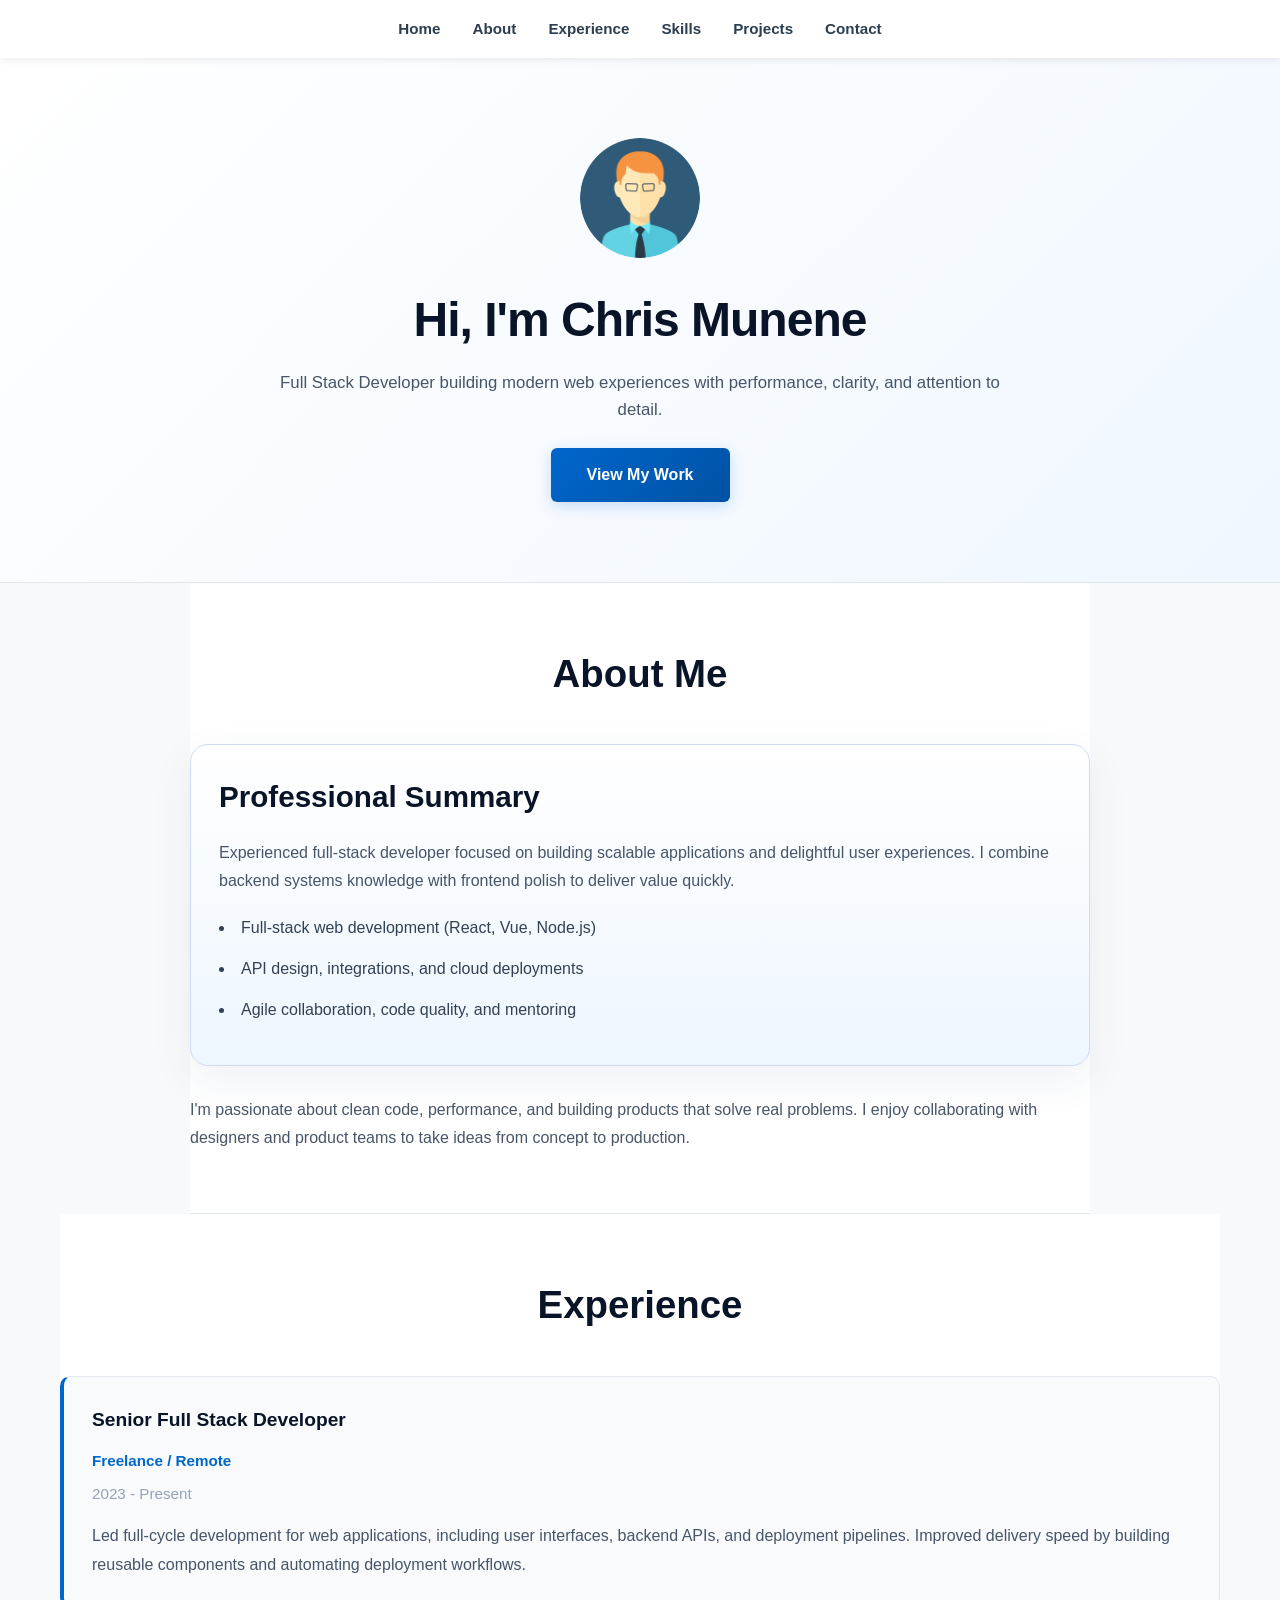
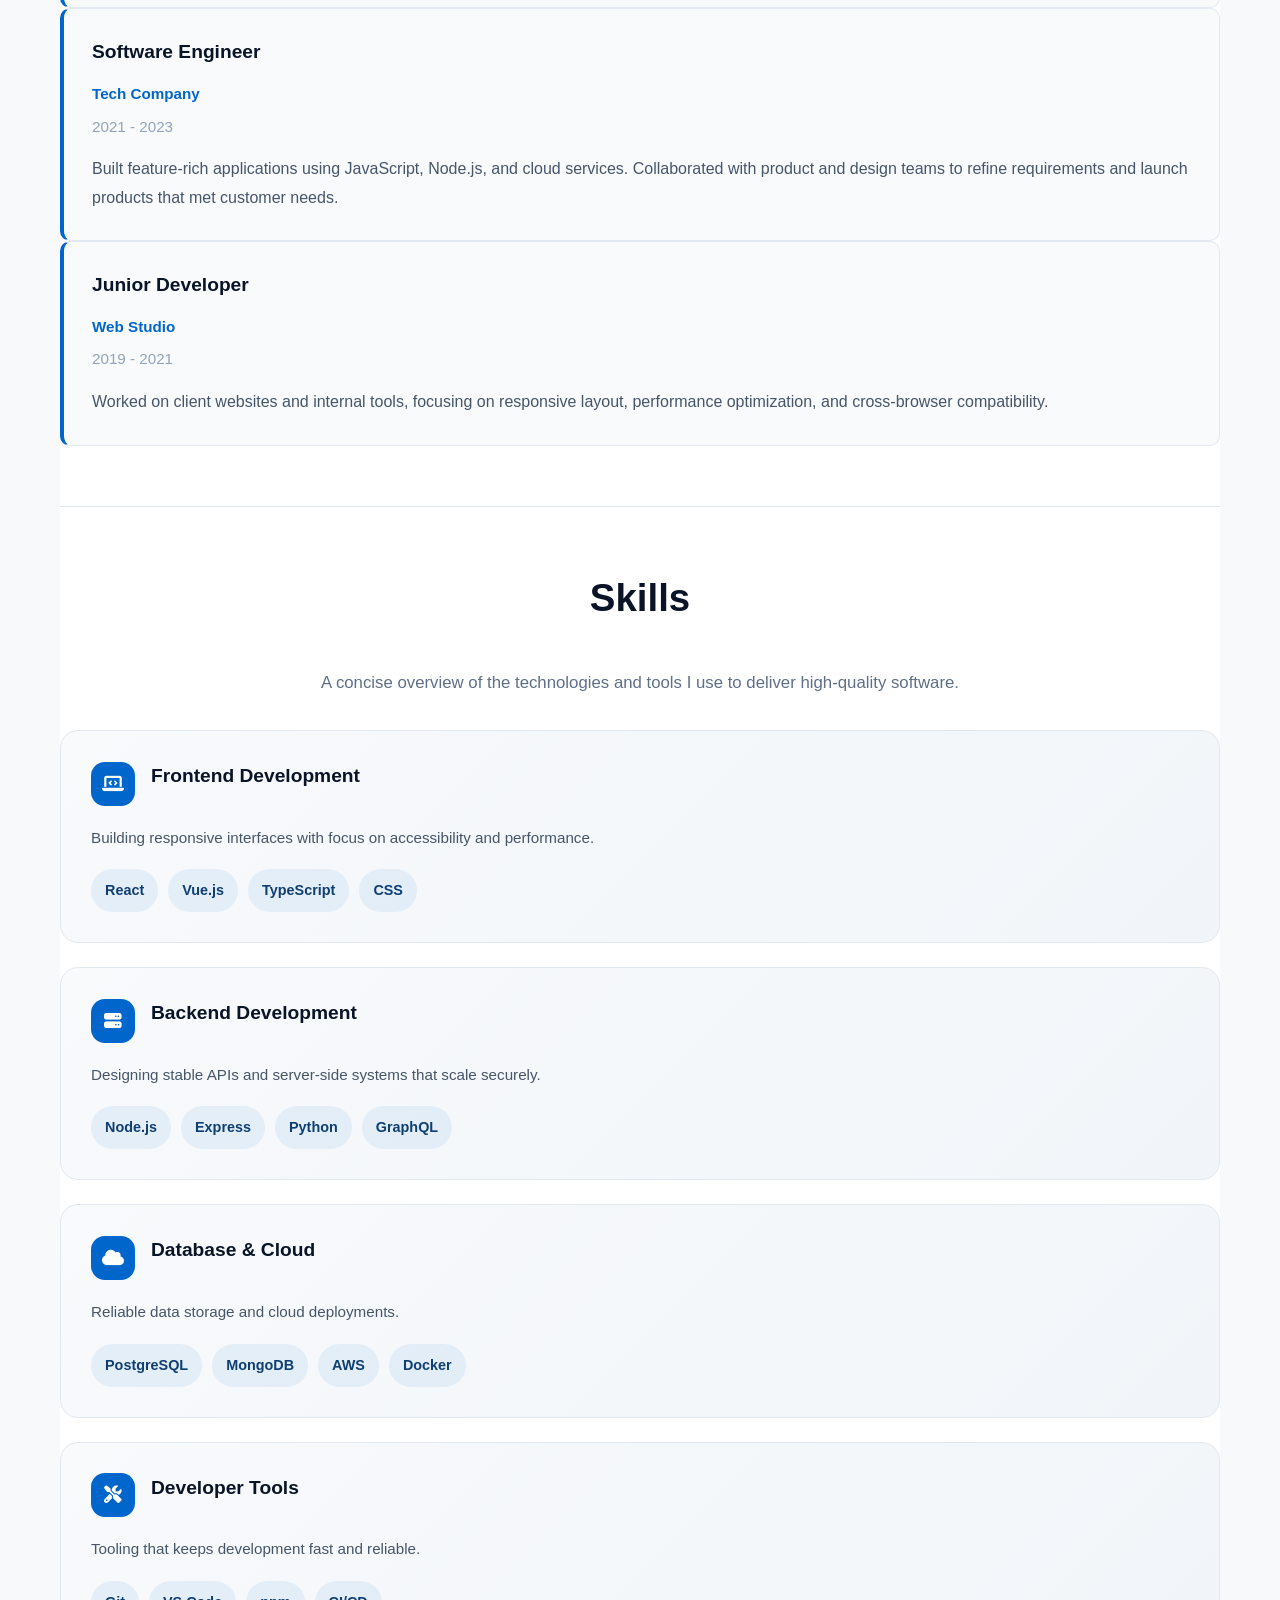
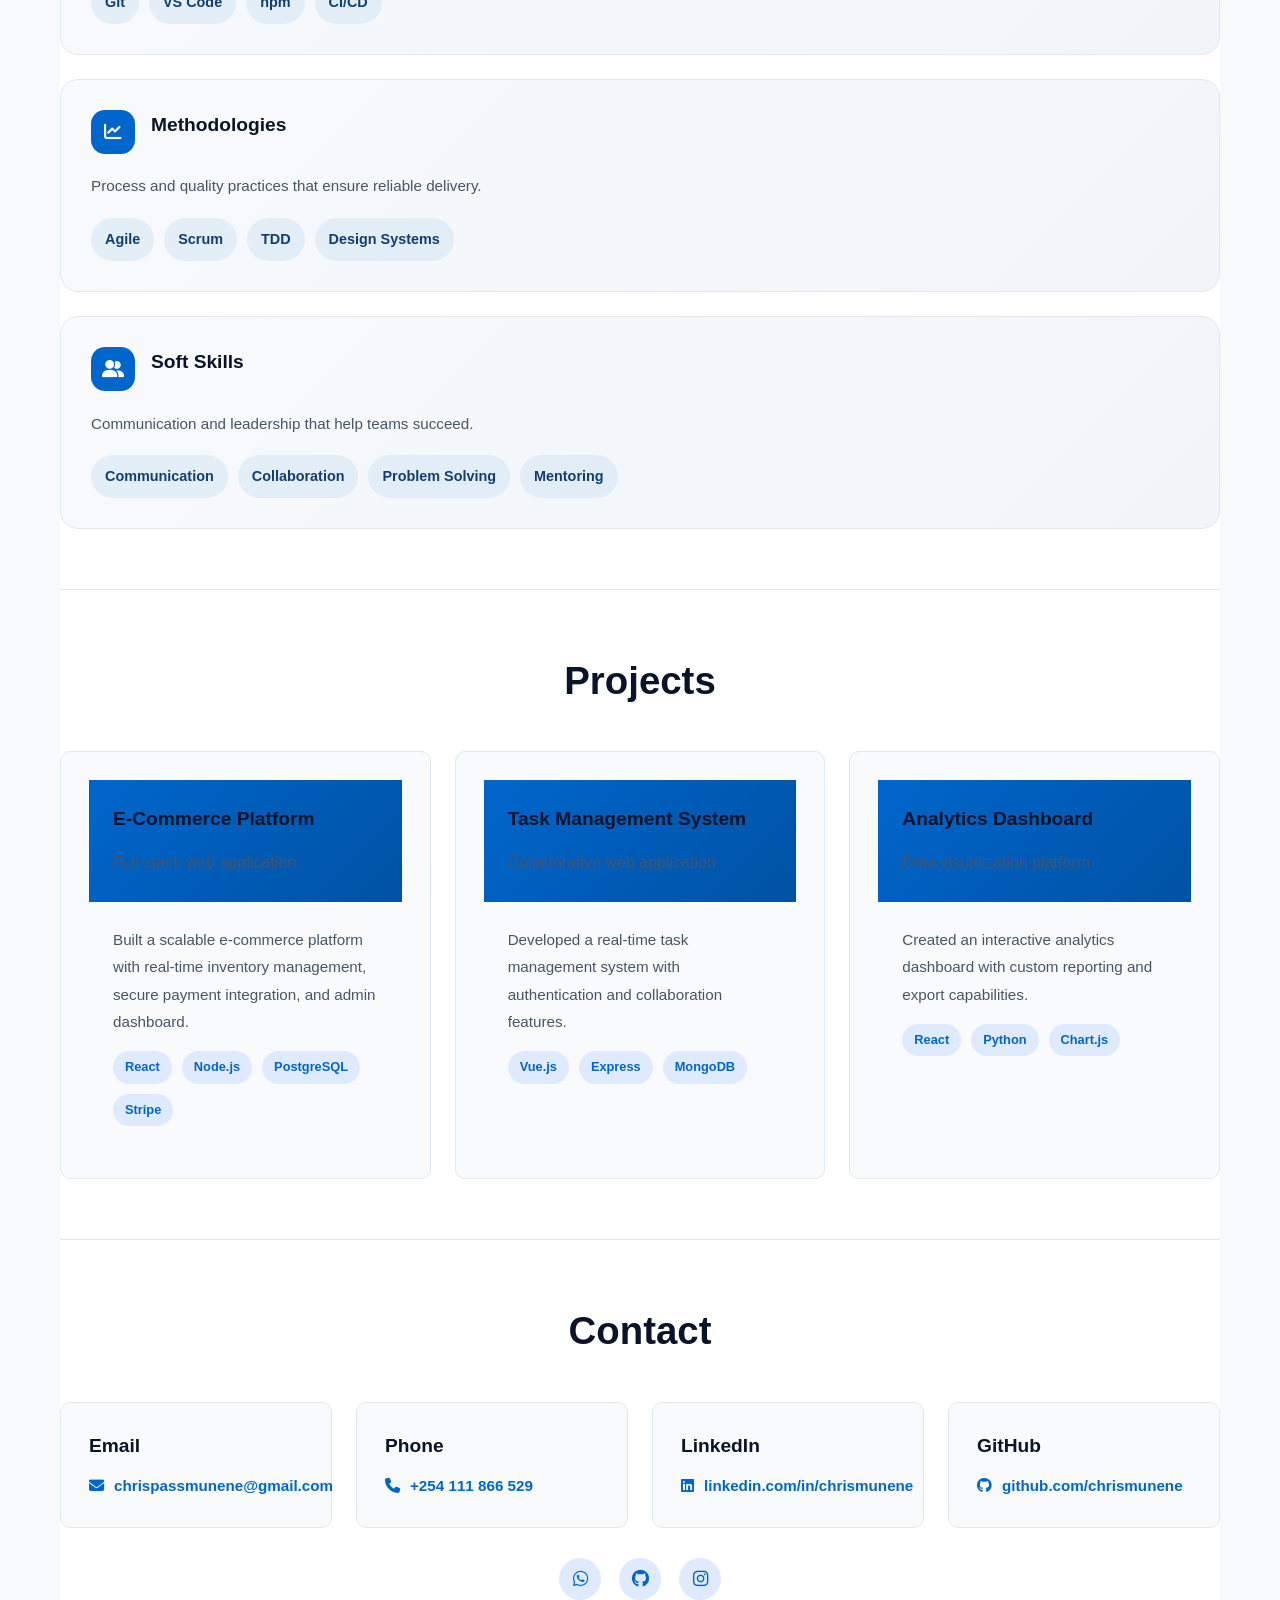
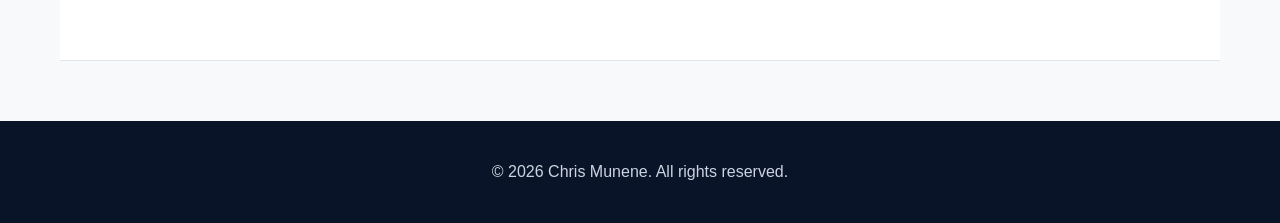
==== index.html @ 2e36c406 "Add files via upload" ====
<!DOCTYPE html>
<html lang="en">
<head>
    <meta charset="UTF-8">
    <meta name="viewport" content="width=device-width, initial-scale=1.0">
    <link rel="icon" type="image/png" href="Admin-Profile-PNG-Clipart.png">
    <link rel="apple-touch-icon" href="Admin-Profile-PNG-Clipart.png">
    <title>Chris Munene</title>
    <link rel="stylesheet" href="styles.css">
    <link rel="stylesheet" href="https://cdnjs.cloudflare.com/ajax/libs/font-awesome/6.4.0/css/all.min.css">
    <meta name="description" content="Chris Munene — Full Stack Developer. Portfolio with projects, skills and contact information.">
</head>
<body>
    <nav>
        <ul>
            <li><a href="#home">Home</a></li>
            <li><a href="#about">About</a></li>
            <li><a href="#experience">Experience</a></li>
            <li><a href="#skills">Skills</a></li>
            <li><a href="#projects">Projects</a></li>
            <li><a href="#contact">Contact</a></li>
        </ul>
    </nav>

    <header class="page-hero" id="home">
        <img class="logo-image" src="Admin-Profile-PNG-Clipart.png" alt="Admin Profile Logo">
        <h1>Hi, I'm Chris Munene</h1>
        <p>Full Stack Developer building modern web experiences with performance, clarity, and attention to detail.</p>
        <a href="#projects" class="cta-button">View My Work</a>
    </header>

    <main class="container">
        <section id="about" class="about">
            <h2>About Me</h2>
            <div class="about-card">
                <h3>Professional Summary</h3>
                <p>Experienced full-stack developer focused on building scalable applications and delightful user experiences. I combine backend systems knowledge with frontend polish to deliver value quickly.</p>
                <ul>
                    <li>Full-stack web development (React, Vue, Node.js)</li>
                    <li>API design, integrations, and cloud deployments</li>
                    <li>Agile collaboration, code quality, and mentoring</li>
                </ul>
            </div>
            <p>I'm passionate about clean code, performance, and building products that solve real problems. I enjoy collaborating with designers and product teams to take ideas from concept to production.</p>
        </section>

        <section id="experience">
            <h2>Experience</h2>
            <div class="experience-item">
                <h3>Senior Full Stack Developer</h3>
                <div class="role">Freelance / Remote</div>
                <div class="date">2023 - Present</div>
                <p>Led full-cycle development for web applications, including user interfaces, backend APIs, and deployment pipelines. Improved delivery speed by building reusable components and automating deployment workflows.</p>
            </div>
            <div class="experience-item">
                <h3>Software Engineer</h3>
                <div class="role">Tech Company</div>
                <div class="date">2021 - 2023</div>
                <p>Built feature-rich applications using JavaScript, Node.js, and cloud services. Collaborated with product and design teams to refine requirements and launch products that met customer needs.</p>
            </div>
            <div class="experience-item">
                <h3>Junior Developer</h3>
                <div class="role">Web Studio</div>
                <div class="date">2019 - 2021</div>
                <p>Worked on client websites and internal tools, focusing on responsive layout, performance optimization, and cross-browser compatibility.</p>
            </div>
        </section>

        <section id="skills">
            <h2>Skills</h2>
            <p class="section-intro">A concise overview of the technologies and tools I use to deliver high-quality software.</p>
            <div class="skills-grid">
                <div class="skill-card">
                    <div class="skill-card-header">
                        <i class="fas fa-laptop-code"></i>
                        <h3>Frontend Development</h3>
                    </div>
                    <p>Building responsive interfaces with focus on accessibility and performance.</p>
                    <div class="skill-tags">
                        <span class="skill-pill">React</span>
                        <span class="skill-pill">Vue.js</span>
                        <span class="skill-pill">TypeScript</span>
                        <span class="skill-pill">CSS</span>
                    </div>
                </div>
                <div class="skill-card">
                    <div class="skill-card-header">
                        <i class="fas fa-server"></i>
                        <h3>Backend Development</h3>
                    </div>
                    <p>Designing stable APIs and server-side systems that scale securely.</p>
                    <div class="skill-tags">
                        <span class="skill-pill">Node.js</span>
                        <span class="skill-pill">Express</span>
                        <span class="skill-pill">Python</span>
                        <span class="skill-pill">GraphQL</span>
                    </div>
                </div>
                <div class="skill-card">
                    <div class="skill-card-header">
                        <i class="fas fa-cloud"></i>
                        <h3>Database & Cloud</h3>
                    </div>
                    <p>Reliable data storage and cloud deployments.</p>
                    <div class="skill-tags">
                        <span class="skill-pill">PostgreSQL</span>
                        <span class="skill-pill">MongoDB</span>
                        <span class="skill-pill">AWS</span>
                        <span class="skill-pill">Docker</span>
                    </div>
                </div>
                <div class="skill-card">
                    <div class="skill-card-header">
                        <i class="fas fa-tools"></i>
                        <h3>Developer Tools</h3>
                    </div>
                    <p>Tooling that keeps development fast and reliable.</p>
                    <div class="skill-tags">
                        <span class="skill-pill">Git</span>
                        <span class="skill-pill">VS Code</span>
                        <span class="skill-pill">npm</span>
                        <span class="skill-pill">CI/CD</span>
                    </div>
                </div>
                <div class="skill-card">
                    <div class="skill-card-header">
                        <i class="fas fa-chart-line"></i>
                        <h3>Methodologies</h3>
                    </div>
                    <p>Process and quality practices that ensure reliable delivery.</p>
                    <div class="skill-tags">
                        <span class="skill-pill">Agile</span>
                        <span class="skill-pill">Scrum</span>
                        <span class="skill-pill">TDD</span>
                        <span class="skill-pill">Design Systems</span>
                    </div>
                </div>
                <div class="skill-card">
                    <div class="skill-card-header">
                        <i class="fas fa-user-friends"></i>
                        <h3>Soft Skills</h3>
                    </div>
                    <p>Communication and leadership that help teams succeed.</p>
                    <div class="skill-tags">
                        <span class="skill-pill">Communication</span>
                        <span class="skill-pill">Collaboration</span>
                        <span class="skill-pill">Problem Solving</span>
                        <span class="skill-pill">Mentoring</span>
                    </div>
                </div>
            </div>
        </section>

        <section id="projects">
            <h2>Projects</h2>
            <div class="projects-grid">
                <div class="project-card">
                    <div class="project-header">
                        <h3>E-Commerce Platform</h3>
                        <p>Full-stack web application</p>
                    </div>
                    <div class="project-body">
                        <p>Built a scalable e-commerce platform with real-time inventory management, secure payment integration, and admin dashboard.</p>
                        <div class="project-tags">
                            <span class="tag">React</span>
                            <span class="tag">Node.js</span>
                            <span class="tag">PostgreSQL</span>
                            <span class="tag">Stripe</span>
                        </div>
                    </div>
                </div>
                <div class="project-card">
                    <div class="project-header">
                        <h3>Task Management System</h3>
                        <p>Collaborative web application</p>
                    </div>
                    <div class="project-body">
                        <p>Developed a real-time task management system with authentication and collaboration features.</p>
                        <div class="project-tags">
                            <span class="tag">Vue.js</span>
                            <span class="tag">Express</span>
                            <span class="tag">MongoDB</span>
                        </div>
                    </div>
                </div>
                <div class="project-card">
                    <div class="project-header">
                        <h3>Analytics Dashboard</h3>
                        <p>Data visualization platform</p>
                    </div>
                    <div class="project-body">
                        <p>Created an interactive analytics dashboard with custom reporting and export capabilities.</p>
                        <div class="project-tags">
                            <span class="tag">React</span>
                            <span class="tag">Python</span>
                            <span class="tag">Chart.js</span>
                        </div>
                    </div>
                </div>
            </div>
        </section>

        <section id="contact">
            <h2>Contact</h2>
            <div class="contact-info">
                <div class="contact-item">
                    <h3>Email</h3>
                    <a href="mailto:chrispassmunene@gmail.com"><i class="fas fa-envelope"></i> chrispassmunene@gmail.com</a>
                </div>
                <div class="contact-item">
                    <h3>Phone</h3>
                    <a href="tel:+254111866529"><i class="fas fa-phone"></i> +254 111 866 529</a>
                </div>
                <div class="contact-item">
                    <h3>LinkedIn</h3>
                    <a href="https://linkedin.com/in/chrismunene" target="_blank"><i class="fab fa-linkedin"></i> linkedin.com/in/chrismunene</a>
                </div>
                <div class="contact-item">
                    <h3>GitHub</h3>
                    <a href="https://github.com/chrismunene" target="_blank"><i class="fab fa-github"></i> github.com/chrismunene</a>
                </div>
            </div>

            <div class="social-links">
                <a href="https://wa.me/254111866529" target="_blank" title="WhatsApp"><i class="fab fa-whatsapp"></i></a>
                <a href="https://github.com/chrismunene" target="_blank" title="GitHub"><i class="fab fa-github"></i></a>
                <a href="https://instagram.com/chris_munene61" target="_blank" title="Instagram"><i class="fab fa-instagram"></i></a>
            </div>
        </section>
    </main>

    <footer>
        <p>&copy; 2026 Chris Munene. All rights reserved.</p>
    </footer>
</body>
</html>
---- styles.css ----
* {
    margin: 0;
    padding: 0;
    box-sizing: border-box;
}

body {
    font-family: 'Inter', -apple-system, BlinkMacSystemFont, 'Segoe UI', sans-serif;
    line-height: 1.6;
    color: #2c3e50;
    background-color: #f8f9fa;
}

a {
    text-decoration: none;
    color: inherit;
}

img {
    max-width: 100%;
    display: block;
}

nav {
    background: white;
    padding: 1rem 0;
    position: sticky;
    top: 0;
    z-index: 100;
    box-shadow: 0 2px 8px rgba(0, 0, 0, 0.08);
}

nav ul {
    list-style: none;
    display: flex;
    justify-content: center;
    gap: 2rem;
    max-width: 1200px;
    margin: 0 auto;
    padding: 0 20px;
    flex-wrap: wrap;
}

nav a {
    color: #2c3e50;
    font-weight: 600;
    font-size: 0.95rem;
    transition: color 0.3s ease;
    position: relative;
}

nav a:hover {
    color: #0066cc;
}

nav a::after {
    content: '';
    position: absolute;
    bottom: -5px;
    left: 0;
    width: 0;
    height: 2px;
    background: #0066cc;
    transition: width 0.3s ease;
}

nav a:hover::after {
    width: 100%;
}

.page-hero,
.hero {
    background: linear-gradient(135deg, #ffffff 0%, #f0f7ff 100%);
    border-bottom: 1px solid #e0e6ed;
    padding: 80px 20px;
    text-align: center;
}

.logo-image {
    display: block;
    margin: 0 auto 24px;
    width: 120px;
    max-width: 100%;
    border-radius: 50%;
}

.page-hero h1,
.hero h1 {
    font-size: 3rem;
    margin-bottom: 0.75rem;
    color: #0a1428;
    font-weight: 700;
    letter-spacing: -1px;
}

.page-hero p,
.hero p {
    font-size: 1.05rem;
    margin-bottom: 1.5rem;
    color: #475569;
    max-width: 760px;
    margin-left: auto;
    margin-right: auto;
}

.cta-button,
.button-link {
    display: inline-block;
    background: linear-gradient(135deg, #0066cc 0%, #0052a3 100%);
    color: white;
    padding: 14px 36px;
    border-radius: 6px;
    font-weight: 600;
    transition: all 0.3s ease;
    box-shadow: 0 4px 15px rgba(0, 102, 204, 0.2);
}

.cta-button:hover,
.button-link:hover {
    transform: translateY(-2px);
    box-shadow: 0 8px 25px rgba(0, 102, 204, 0.3);
}

.container {
    max-width: 1200px;
    margin: 0 auto;
    padding: 0 20px 60px;
}

section {
    padding: 60px 0;
    background: white;
    border-bottom: 1px solid #e0e6ed;
}

section h2 {
    font-size: 2.4rem;
    color: #0a1428;
    margin-bottom: 40px;
    text-align: center;
    font-weight: 700;
}

.section-intro {
    max-width: 760px;
    margin: 0 auto 32px;
    color: #5f6f88;
    text-align: center;
    font-size: 1.05rem;
    line-height: 1.8;
}

section p,
.contact-item p,
.skill-card p,
.project-body p,
.experience-item p {
    color: #475569;
    line-height: 1.8;
}

.about {
    max-width: 900px;
    margin: 0 auto;
}

.about-card {
    background: linear-gradient(180deg, #ffffff 0%, #eef6ff 100%);
    border: 1px solid #cfdcef;
    border-radius: 18px;
    padding: 28px;
    margin-bottom: 30px;
    box-shadow: 0 14px 40px rgba(34, 77, 124, 0.08);
}

.about-card h3 {
    font-size: 1.85rem;
    margin-bottom: 18px;
    color: #0a1428;
}

.about-card ul {
    list-style: disc inside;
    margin-top: 18px;
    color: #334155;
    line-height: 1.8;
}

.about-card li {
    margin-bottom: 12px;
}

.home-grid,
.skills-grid,
.projects-grid,
.contact-grid {
    display: grid;
    gap: 24px;
}

.home-grid {
    grid-template-columns: repeat(auto-fit, minmax(260px, 1fr));
    margin-top: 40px;
}

.home-card,
.skill-card,
.project-card,
.contact-item,
.experience-item {
    background: #f8fafc;
    border: 1px solid #e2e8f0;
    border-radius: 10px;
    padding: 28px;
}

.home-card:hover,
.skill-card:hover,
.project-card:hover {
    transform: translateY(-5px);
    box-shadow: 0 12px 30px rgba(0, 102, 204, 0.12);
}

.home-card h3,
.skill-card h3,
.project-header h3,
.contact-item h3,
.experience-item h3 {
    color: #0a1428;
    margin-bottom: 14px;
    font-size: 1.2rem;
    font-weight: 700;
}

.skill-card {
    background: linear-gradient(180deg, #ffffff 0%, #eef7ff 100%);
    border: 1px solid #d7e4f3;
    border-radius: 18px;
    padding: 30px;
    transition: transform 0.35s ease, box-shadow 0.35s ease;
}

.skill-card:hover {
    transform: translateY(-6px);
    box-shadow: 0 18px 40px rgba(0, 102, 204, 0.14);
}

.skill-card-header {
    display: flex;
    align-items: center;
    gap: 16px;
    margin-bottom: 18px;
}

.skill-card-header i {
    width: 44px;
    height: 44px;
    display: inline-flex;
    align-items: center;
    justify-content: center;
    border-radius: 14px;
    background: #0066cc;
    color: white;
    font-size: 1.1rem;
}

.skill-tags {
    display: flex;
    flex-wrap: wrap;
    gap: 10px;
    margin-top: 18px;
}

.skill-pill {
    display: inline-flex;
    align-items: center;
    padding: 10px 14px;
    border-radius: 999px;
    background: rgba(0, 102, 204, 0.08);
    color: #0f3f72;
    font-weight: 600;
    font-size: 0.9rem;
}

.home-card p,
.skill-card p,
.project-body p,
.contact-item a,
.experience-item .role,
.experience-item .date {
    font-size: 0.95rem;
}

.experience-item {
    border-left: 4px solid #0066cc;
}

.experience-item .role {
    color: #0066cc;
    font-weight: 600;
    margin-bottom: 8px;
}

.experience-item .date {
    color: #94a3b8;
    margin-bottom: 16px;
}

.skill-card {
    background: linear-gradient(135deg, #f8fafc 0%, #f1f5f9 100%);
    border: 1px solid #e2e8f0;
}

.projects-grid {
    grid-template-columns: repeat(auto-fit, minmax(280px, 1fr));
    margin-top: 40px;
}

.project-card {
    overflow: hidden;
}

.project-header {
    background: linear-gradient(135deg, #0066cc 0%, #0052a3 100%);
    color: white;
    padding: 24px;
}

.project-header p {
    opacity: 0.92;
    margin-top: 8px;
}

.project-body {
    padding: 24px;
}

.project-tags {
    display: flex;
    gap: 10px;
    flex-wrap: wrap;
    margin-top: 16px;
}

.tag {
    background: #e0eaff;
    color: #0066cc;
    padding: 6px 12px;
    border-radius: 20px;
    font-size: 0.8rem;
    font-weight: 600;
}

.contact-info,
.contact-grid {
    display: grid;
    grid-template-columns: repeat(auto-fit, minmax(240px, 1fr));
    gap: 24px;
}

.contact-item h3 {
    font-weight: 700;
    margin-bottom: 12px;
}

.contact-item a {
    display: inline-flex;
    align-items: center;
    gap: 10px;
    color: #0066cc;
    font-weight: 600;
}

.social-links {
    display: flex;
    justify-content: center;
    gap: 18px;
    margin-top: 30px;
}

.social-links a {
    display: inline-flex;
    align-items: center;
    justify-content: center;
    width: 42px;
    height: 42px;
    border-radius: 50%;
    background: #e0eaff;
    color: #0066cc;
    font-size: 1.1rem;
    transition: all 0.3s ease;
}

.social-links a:hover {
    background: #0066cc;
    color: white;
    transform: translateY(-3px);
}

footer {
    background: #0a1428;
    color: white;
    text-align: center;
    padding: 32px 20px;
}

footer p {
    margin: 6px 0;
    color: #cbd5e1;
}

@media (max-width: 768px) {
    .page-hero h1,
    .hero h1 {
        font-size: 2.3rem;
    }

    .page-hero p,
    .hero p {
        font-size: 1rem;
    }

    nav ul {
        gap: 1rem;
        font-size: 0.9rem;
    }

    section h2 {
        font-size: 2rem;
    }

    .home-grid,
    .skills-grid,
    .projects-grid,
    .contact-grid {
        grid-template-columns: 1fr;
    }
}
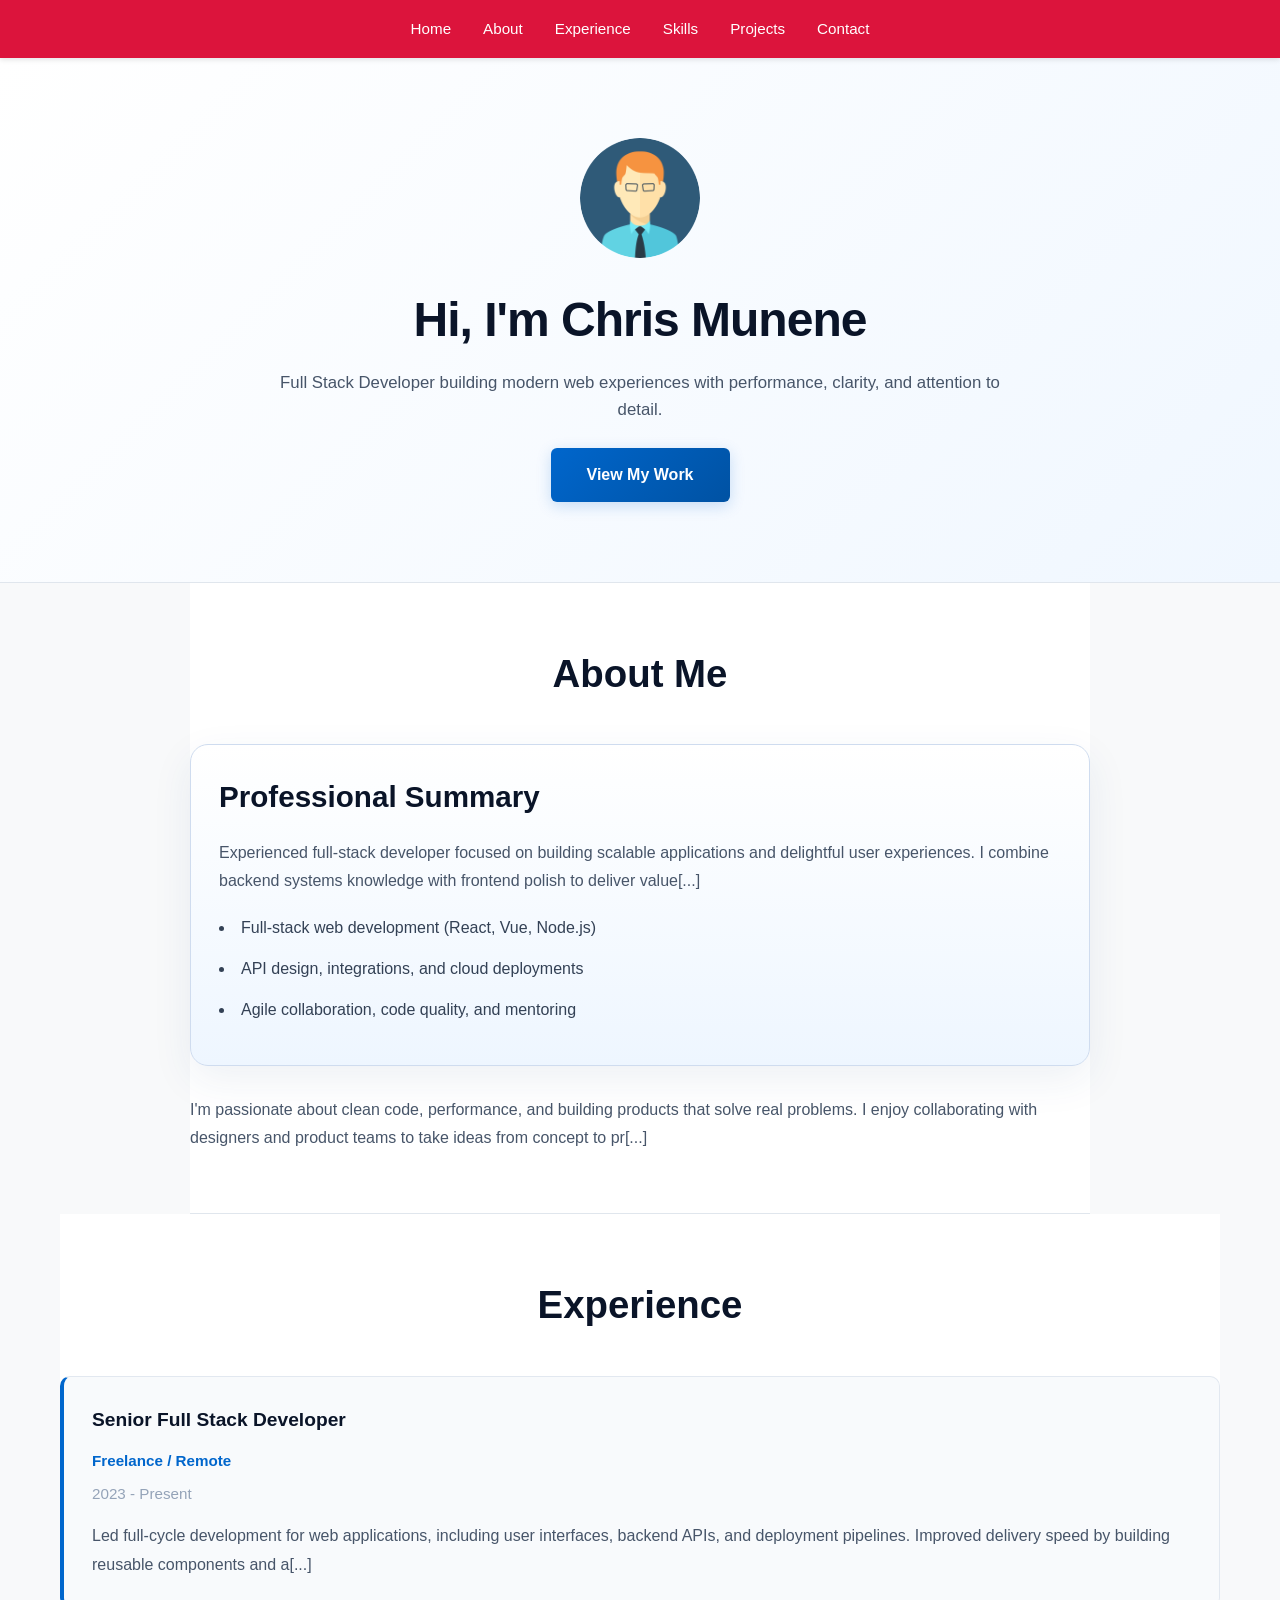
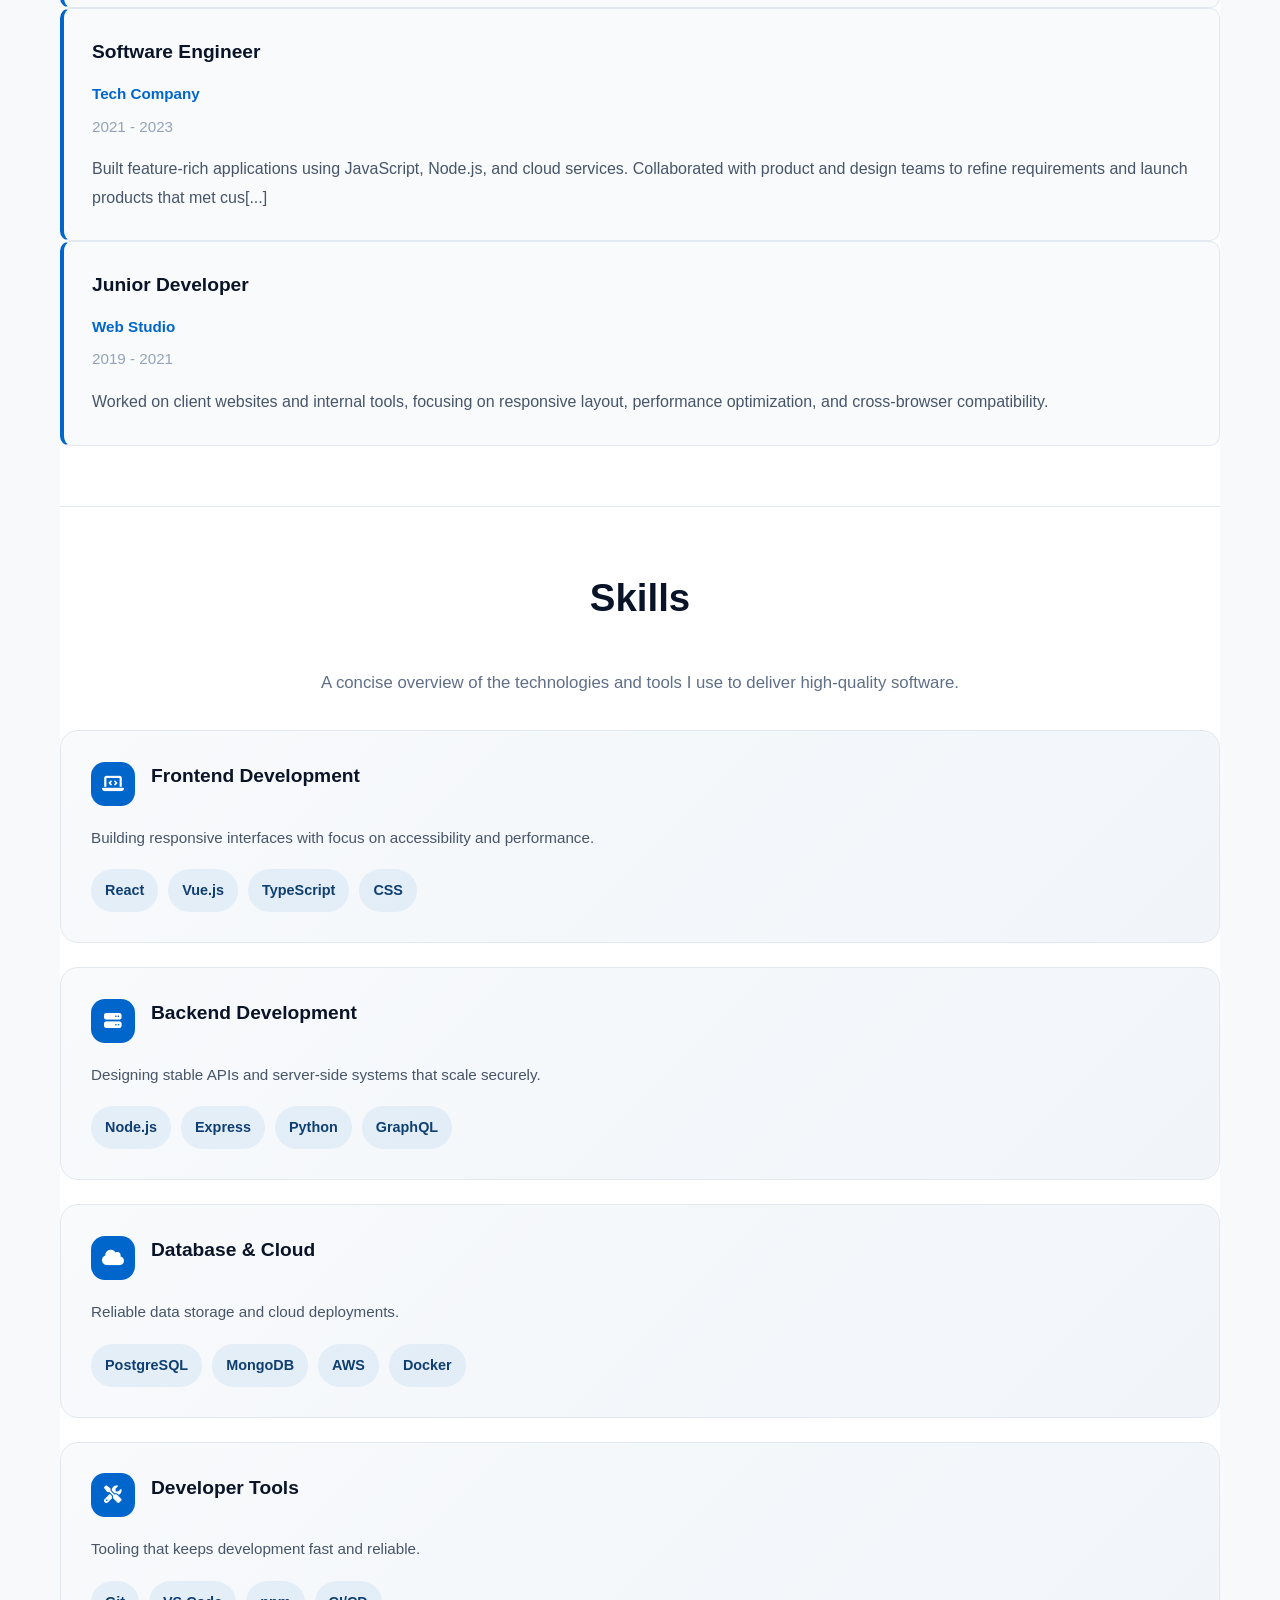
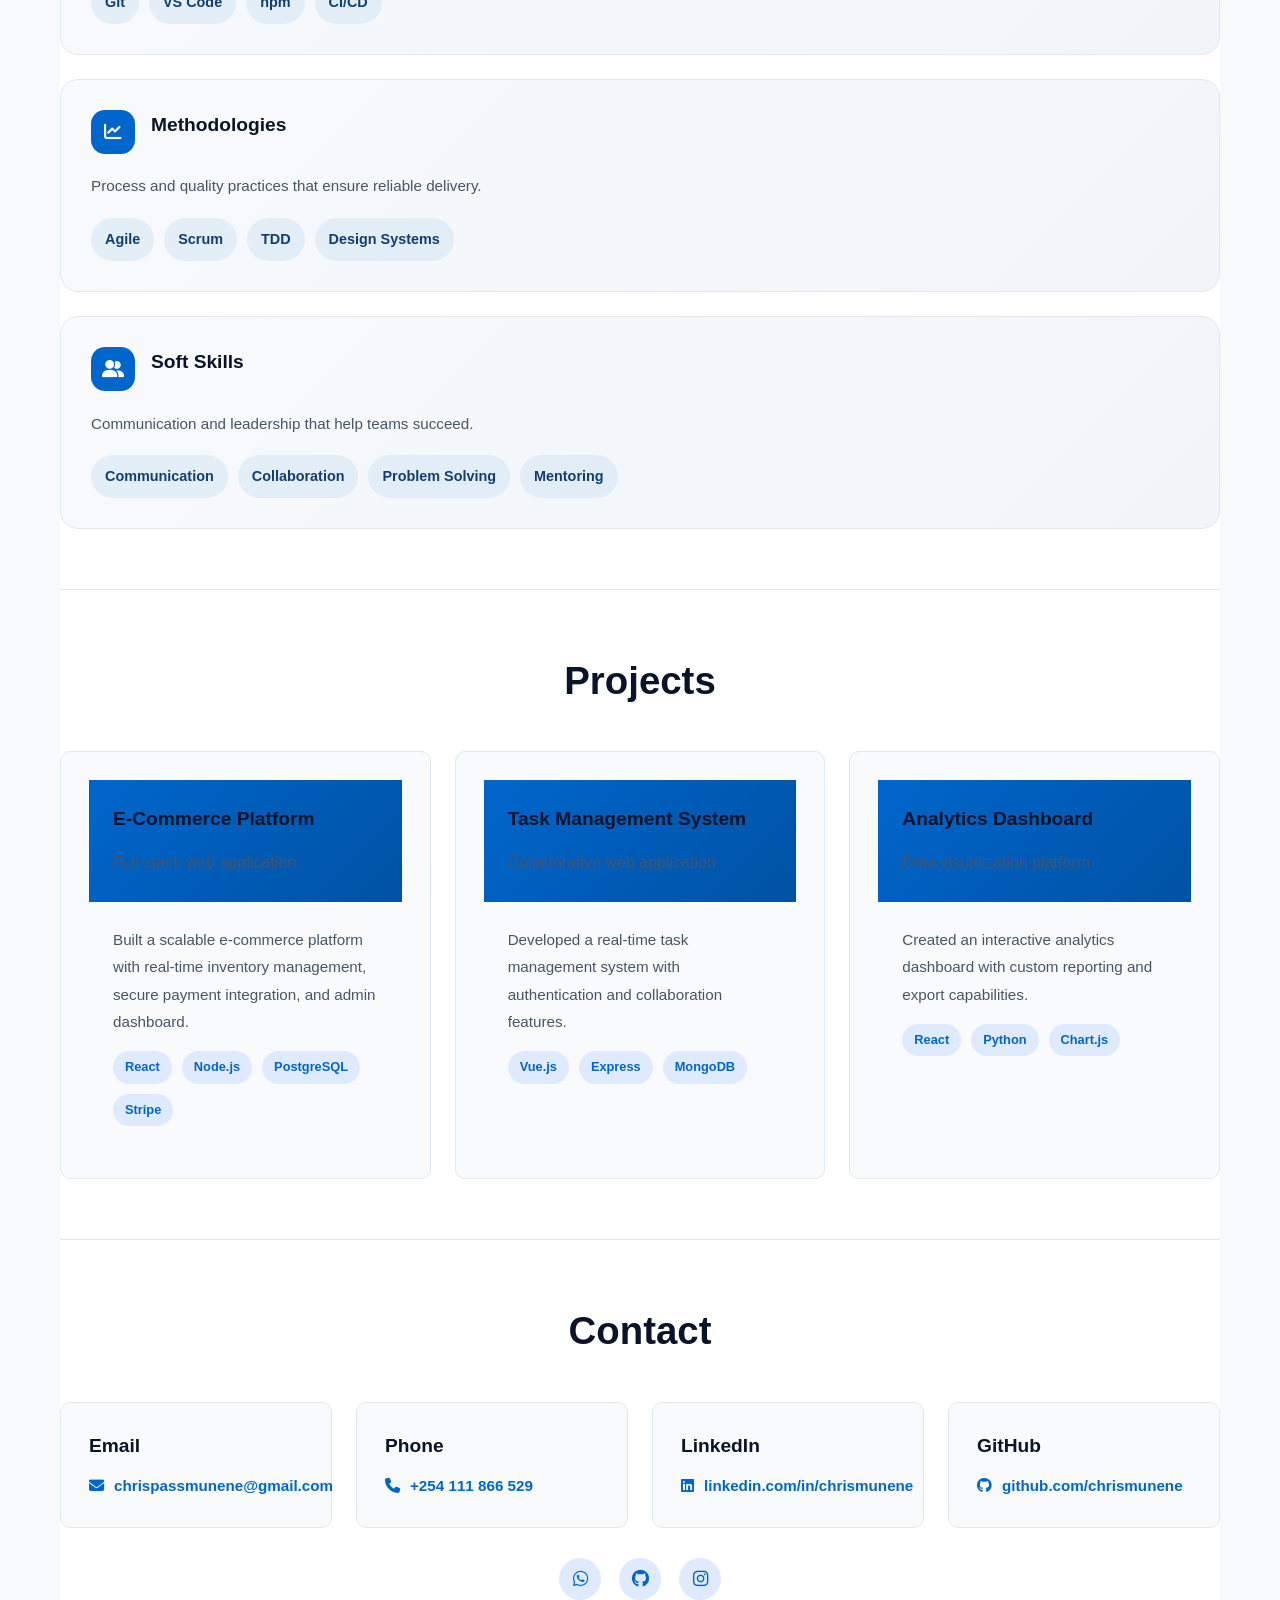
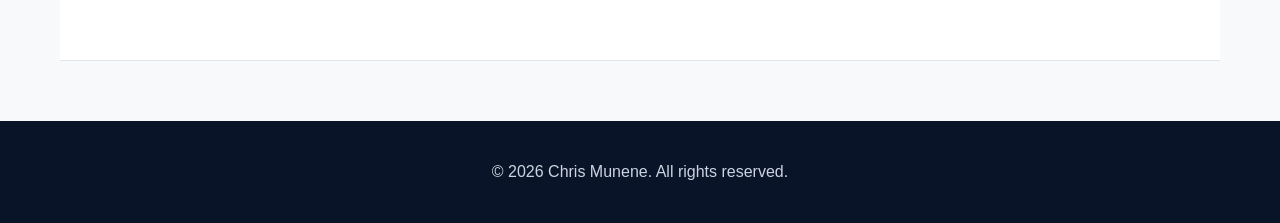
==== commit 8429cc84: "Add red navigation bar with styling" ====
--- a/index.html
+++ b/index.html
@@ -1,236 +1,267 @@
-<!DOCTYPE html>
-<html lang="en">
-<head>
-    <meta charset="UTF-8">
-    <meta name="viewport" content="width=device-width, initial-scale=1.0">
-    <link rel="icon" type="image/png" href="Admin-Profile-PNG-Clipart.png">
-    <link rel="apple-touch-icon" href="Admin-Profile-PNG-Clipart.png">
-    <title>Chris Munene</title>
-    <link rel="stylesheet" href="styles.css">
-    <link rel="stylesheet" href="https://cdnjs.cloudflare.com/ajax/libs/font-awesome/6.4.0/css/all.min.css">
-    <meta name="description" content="Chris Munene — Full Stack Developer. Portfolio with projects, skills and contact information.">
-</head>
-<body>
-    <nav>
-        <ul>
-            <li><a href="#home">Home</a></li>
-            <li><a href="#about">About</a></li>
-            <li><a href="#experience">Experience</a></li>
-            <li><a href="#skills">Skills</a></li>
-            <li><a href="#projects">Projects</a></li>
-            <li><a href="#contact">Contact</a></li>
-        </ul>
-    </nav>
-
-    <header class="page-hero" id="home">
-        <img class="logo-image" src="Admin-Profile-PNG-Clipart.png" alt="Admin Profile Logo">
-        <h1>Hi, I'm Chris Munene</h1>
-        <p>Full Stack Developer building modern web experiences with performance, clarity, and attention to detail.</p>
-        <a href="#projects" class="cta-button">View My Work</a>
-    </header>
-
-    <main class="container">
-        <section id="about" class="about">
-            <h2>About Me</h2>
-            <div class="about-card">
-                <h3>Professional Summary</h3>
-                <p>Experienced full-stack developer focused on building scalable applications and delightful user experiences. I combine backend systems knowledge with frontend polish to deliver value quickly.</p>
-                <ul>
-                    <li>Full-stack web development (React, Vue, Node.js)</li>
-                    <li>API design, integrations, and cloud deployments</li>
-                    <li>Agile collaboration, code quality, and mentoring</li>
-                </ul>
-            </div>
-            <p>I'm passionate about clean code, performance, and building products that solve real problems. I enjoy collaborating with designers and product teams to take ideas from concept to production.</p>
-        </section>
-
-        <section id="experience">
-            <h2>Experience</h2>
-            <div class="experience-item">
-                <h3>Senior Full Stack Developer</h3>
-                <div class="role">Freelance / Remote</div>
-                <div class="date">2023 - Present</div>
-                <p>Led full-cycle development for web applications, including user interfaces, backend APIs, and deployment pipelines. Improved delivery speed by building reusable components and automating deployment workflows.</p>
-            </div>
-            <div class="experience-item">
-                <h3>Software Engineer</h3>
-                <div class="role">Tech Company</div>
-                <div class="date">2021 - 2023</div>
-                <p>Built feature-rich applications using JavaScript, Node.js, and cloud services. Collaborated with product and design teams to refine requirements and launch products that met customer needs.</p>
-            </div>
-            <div class="experience-item">
-                <h3>Junior Developer</h3>
-                <div class="role">Web Studio</div>
-                <div class="date">2019 - 2021</div>
-                <p>Worked on client websites and internal tools, focusing on responsive layout, performance optimization, and cross-browser compatibility.</p>
-            </div>
-        </section>
-
-        <section id="skills">
-            <h2>Skills</h2>
-            <p class="section-intro">A concise overview of the technologies and tools I use to deliver high-quality software.</p>
-            <div class="skills-grid">
-                <div class="skill-card">
-                    <div class="skill-card-header">
-                        <i class="fas fa-laptop-code"></i>
-                        <h3>Frontend Development</h3>
-                    </div>
-                    <p>Building responsive interfaces with focus on accessibility and performance.</p>
-                    <div class="skill-tags">
-                        <span class="skill-pill">React</span>
-                        <span class="skill-pill">Vue.js</span>
-                        <span class="skill-pill">TypeScript</span>
-                        <span class="skill-pill">CSS</span>
-                    </div>
-                </div>
-                <div class="skill-card">
-                    <div class="skill-card-header">
-                        <i class="fas fa-server"></i>
-                        <h3>Backend Development</h3>
-                    </div>
-                    <p>Designing stable APIs and server-side systems that scale securely.</p>
-                    <div class="skill-tags">
-                        <span class="skill-pill">Node.js</span>
-                        <span class="skill-pill">Express</span>
-                        <span class="skill-pill">Python</span>
-                        <span class="skill-pill">GraphQL</span>
-                    </div>
-                </div>
-                <div class="skill-card">
-                    <div class="skill-card-header">
-                        <i class="fas fa-cloud"></i>
-                        <h3>Database & Cloud</h3>
-                    </div>
-                    <p>Reliable data storage and cloud deployments.</p>
-                    <div class="skill-tags">
-                        <span class="skill-pill">PostgreSQL</span>
-                        <span class="skill-pill">MongoDB</span>
-                        <span class="skill-pill">AWS</span>
-                        <span class="skill-pill">Docker</span>
-                    </div>
-                </div>
-                <div class="skill-card">
-                    <div class="skill-card-header">
-                        <i class="fas fa-tools"></i>
-                        <h3>Developer Tools</h3>
-                    </div>
-                    <p>Tooling that keeps development fast and reliable.</p>
-                    <div class="skill-tags">
-                        <span class="skill-pill">Git</span>
-                        <span class="skill-pill">VS Code</span>
-                        <span class="skill-pill">npm</span>
-                        <span class="skill-pill">CI/CD</span>
-                    </div>
-                </div>
-                <div class="skill-card">
-                    <div class="skill-card-header">
-                        <i class="fas fa-chart-line"></i>
-                        <h3>Methodologies</h3>
-                    </div>
-                    <p>Process and quality practices that ensure reliable delivery.</p>
-                    <div class="skill-tags">
-                        <span class="skill-pill">Agile</span>
-                        <span class="skill-pill">Scrum</span>
-                        <span class="skill-pill">TDD</span>
-                        <span class="skill-pill">Design Systems</span>
-                    </div>
-                </div>
-                <div class="skill-card">
-                    <div class="skill-card-header">
-                        <i class="fas fa-user-friends"></i>
-                        <h3>Soft Skills</h3>
-                    </div>
-                    <p>Communication and leadership that help teams succeed.</p>
-                    <div class="skill-tags">
-                        <span class="skill-pill">Communication</span>
-                        <span class="skill-pill">Collaboration</span>
-                        <span class="skill-pill">Problem Solving</span>
-                        <span class="skill-pill">Mentoring</span>
-                    </div>
-                </div>
-            </div>
-        </section>
-
-        <section id="projects">
-            <h2>Projects</h2>
-            <div class="projects-grid">
-                <div class="project-card">
-                    <div class="project-header">
-                        <h3>E-Commerce Platform</h3>
-                        <p>Full-stack web application</p>
-                    </div>
-                    <div class="project-body">
-                        <p>Built a scalable e-commerce platform with real-time inventory management, secure payment integration, and admin dashboard.</p>
-                        <div class="project-tags">
-                            <span class="tag">React</span>
-                            <span class="tag">Node.js</span>
-                            <span class="tag">PostgreSQL</span>
-                            <span class="tag">Stripe</span>
-                        </div>
-                    </div>
-                </div>
-                <div class="project-card">
-                    <div class="project-header">
-                        <h3>Task Management System</h3>
-                        <p>Collaborative web application</p>
-                    </div>
-                    <div class="project-body">
-                        <p>Developed a real-time task management system with authentication and collaboration features.</p>
-                        <div class="project-tags">
-                            <span class="tag">Vue.js</span>
-                            <span class="tag">Express</span>
-                            <span class="tag">MongoDB</span>
-                        </div>
-                    </div>
-                </div>
-                <div class="project-card">
-                    <div class="project-header">
-                        <h3>Analytics Dashboard</h3>
-                        <p>Data visualization platform</p>
-                    </div>
-                    <div class="project-body">
-                        <p>Created an interactive analytics dashboard with custom reporting and export capabilities.</p>
-                        <div class="project-tags">
-                            <span class="tag">React</span>
-                            <span class="tag">Python</span>
-                            <span class="tag">Chart.js</span>
-                        </div>
-                    </div>
-                </div>
-            </div>
-        </section>
-
-        <section id="contact">
-            <h2>Contact</h2>
-            <div class="contact-info">
-                <div class="contact-item">
-                    <h3>Email</h3>
-                    <a href="mailto:chrispassmunene@gmail.com"><i class="fas fa-envelope"></i> chrispassmunene@gmail.com</a>
-                </div>
-                <div class="contact-item">
-                    <h3>Phone</h3>
-                    <a href="tel:+254111866529"><i class="fas fa-phone"></i> +254 111 866 529</a>
-                </div>
-                <div class="contact-item">
-                    <h3>LinkedIn</h3>
-                    <a href="https://linkedin.com/in/chrismunene" target="_blank"><i class="fab fa-linkedin"></i> linkedin.com/in/chrismunene</a>
-                </div>
-                <div class="contact-item">
-                    <h3>GitHub</h3>
-                    <a href="https://github.com/chrismunene" target="_blank"><i class="fab fa-github"></i> github.com/chrismunene</a>
-                </div>
-            </div>
-
-            <div class="social-links">
-                <a href="https://wa.me/254111866529" target="_blank" title="WhatsApp"><i class="fab fa-whatsapp"></i></a>
-                <a href="https://github.com/chrismunene" target="_blank" title="GitHub"><i class="fab fa-github"></i></a>
-                <a href="https://instagram.com/chris_munene61" target="_blank" title="Instagram"><i class="fab fa-instagram"></i></a>
-            </div>
-        </section>
-    </main>
-
-    <footer>
-        <p>&copy; 2026 Chris Munene. All rights reserved.</p>
-    </footer>
-</body>
-</html>
+<!DOCTYPE html>
+<html lang="en">
+<head>
+    <meta charset="UTF-8">
+    <meta name="viewport" content="width=device-width, initial-scale=1.0">
+    <link rel="icon" type="image/png" href="Admin-Profile-PNG-Clipart.png">
+    <link rel="apple-touch-icon" href="Admin-Profile-PNG-Clipart.png">
+    <title>Chris Munene</title>
+    <link rel="stylesheet" href="styles.css">
+    <link rel="stylesheet" href="https://cdnjs.cloudflare.com/ajax/libs/font-awesome/6.4.0/css/all.min.css">
+    <meta name="description" content="Chris Munene — Full Stack Developer. Portfolio with projects, skills and contact information.">
+    <style>
+        nav {
+            background-color: #dc143c;
+            padding: 1rem 0;
+            position: sticky;
+            top: 0;
+            box-shadow: 0 2px 5px rgba(0, 0, 0, 0.1);
+        }
+        
+        nav ul {
+            list-style: none;
+            margin: 0;
+            padding: 0 2rem;
+            display: flex;
+            justify-content: center;
+            gap: 2rem;
+            flex-wrap: wrap;
+        }
+        
+        nav a {
+            color: white;
+            text-decoration: none;
+            font-weight: 500;
+            transition: opacity 0.3s ease;
+        }
+        
+        nav a:hover {
+            opacity: 0.8;
+            text-decoration: underline;
+        }
+    </style>
+</head>
+<body>
+    <nav>
+        <ul>
+            <li><a href="#home">Home</a></li>
+            <li><a href="#about">About</a></li>
+            <li><a href="#experience">Experience</a></li>
+            <li><a href="#skills">Skills</a></li>
+            <li><a href="#projects">Projects</a></li>
+            <li><a href="#contact">Contact</a></li>
+        </ul>
+    </nav>
+
+    <header class="page-hero" id="home">
+        <img class="logo-image" src="Admin-Profile-PNG-Clipart.png" alt="Admin Profile Logo">
+        <h1>Hi, I'm Chris Munene</h1>
+        <p>Full Stack Developer building modern web experiences with performance, clarity, and attention to detail.</p>
+        <a href="#projects" class="cta-button">View My Work</a>
+    </header>
+
+    <main class="container">
+        <section id="about" class="about">
+            <h2>About Me</h2>
+            <div class="about-card">
+                <h3>Professional Summary</h3>
+                <p>Experienced full-stack developer focused on building scalable applications and delightful user experiences. I combine backend systems knowledge with frontend polish to deliver value[...]
+                <ul>
+                    <li>Full-stack web development (React, Vue, Node.js)</li>
+                    <li>API design, integrations, and cloud deployments</li>
+                    <li>Agile collaboration, code quality, and mentoring</li>
+                </ul>
+            </div>
+            <p>I'm passionate about clean code, performance, and building products that solve real problems. I enjoy collaborating with designers and product teams to take ideas from concept to pr[...]
+        </section>
+
+        <section id="experience">
+            <h2>Experience</h2>
+            <div class="experience-item">
+                <h3>Senior Full Stack Developer</h3>
+                <div class="role">Freelance / Remote</div>
+                <div class="date">2023 - Present</div>
+                <p>Led full-cycle development for web applications, including user interfaces, backend APIs, and deployment pipelines. Improved delivery speed by building reusable components and a[...]
+            </div>
+            <div class="experience-item">
+                <h3>Software Engineer</h3>
+                <div class="role">Tech Company</div>
+                <div class="date">2021 - 2023</div>
+                <p>Built feature-rich applications using JavaScript, Node.js, and cloud services. Collaborated with product and design teams to refine requirements and launch products that met cus[...]
+            </div>
+            <div class="experience-item">
+                <h3>Junior Developer</h3>
+                <div class="role">Web Studio</div>
+                <div class="date">2019 - 2021</div>
+                <p>Worked on client websites and internal tools, focusing on responsive layout, performance optimization, and cross-browser compatibility.</p>
+            </div>
+        </section>
+
+        <section id="skills">
+            <h2>Skills</h2>
+            <p class="section-intro">A concise overview of the technologies and tools I use to deliver high-quality software.</p>
+            <div class="skills-grid">
+                <div class="skill-card">
+                    <div class="skill-card-header">
+                        <i class="fas fa-laptop-code"></i>
+                        <h3>Frontend Development</h3>
+                    </div>
+                    <p>Building responsive interfaces with focus on accessibility and performance.</p>
+                    <div class="skill-tags">
+                        <span class="skill-pill">React</span>
+                        <span class="skill-pill">Vue.js</span>
+                        <span class="skill-pill">TypeScript</span>
+                        <span class="skill-pill">CSS</span>
+                    </div>
+                </div>
+                <div class="skill-card">
+                    <div class="skill-card-header">
+                        <i class="fas fa-server"></i>
+                        <h3>Backend Development</h3>
+                    </div>
+                    <p>Designing stable APIs and server-side systems that scale securely.</p>
+                    <div class="skill-tags">
+                        <span class="skill-pill">Node.js</span>
+                        <span class="skill-pill">Express</span>
+                        <span class="skill-pill">Python</span>
+                        <span class="skill-pill">GraphQL</span>
+                    </div>
+                </div>
+                <div class="skill-card">
+                    <div class="skill-card-header">
+                        <i class="fas fa-cloud"></i>
+                        <h3>Database & Cloud</h3>
+                    </div>
+                    <p>Reliable data storage and cloud deployments.</p>
+                    <div class="skill-tags">
+                        <span class="skill-pill">PostgreSQL</span>
+                        <span class="skill-pill">MongoDB</span>
+                        <span class="skill-pill">AWS</span>
+                        <span class="skill-pill">Docker</span>
+                    </div>
+                </div>
+                <div class="skill-card">
+                    <div class="skill-card-header">
+                        <i class="fas fa-tools"></i>
+                        <h3>Developer Tools</h3>
+                    </div>
+                    <p>Tooling that keeps development fast and reliable.</p>
+                    <div class="skill-tags">
+                        <span class="skill-pill">Git</span>
+                        <span class="skill-pill">VS Code</span>
+                        <span class="skill-pill">npm</span>
+                        <span class="skill-pill">CI/CD</span>
+                    </div>
+                </div>
+                <div class="skill-card">
+                    <div class="skill-card-header">
+                        <i class="fas fa-chart-line"></i>
+                        <h3>Methodologies</h3>
+                    </div>
+                    <p>Process and quality practices that ensure reliable delivery.</p>
+                    <div class="skill-tags">
+                        <span class="skill-pill">Agile</span>
+                        <span class="skill-pill">Scrum</span>
+                        <span class="skill-pill">TDD</span>
+                        <span class="skill-pill">Design Systems</span>
+                    </div>
+                </div>
+                <div class="skill-card">
+                    <div class="skill-card-header">
+                        <i class="fas fa-user-friends"></i>
+                        <h3>Soft Skills</h3>
+                    </div>
+                    <p>Communication and leadership that help teams succeed.</p>
+                    <div class="skill-tags">
+                        <span class="skill-pill">Communication</span>
+                        <span class="skill-pill">Collaboration</span>
+                        <span class="skill-pill">Problem Solving</span>
+                        <span class="skill-pill">Mentoring</span>
+                    </div>
+                </div>
+            </div>
+        </section>
+
+        <section id="projects">
+            <h2>Projects</h2>
+            <div class="projects-grid">
+                <div class="project-card">
+                    <div class="project-header">
+                        <h3>E-Commerce Platform</h3>
+                        <p>Full-stack web application</p>
+                    </div>
+                    <div class="project-body">
+                        <p>Built a scalable e-commerce platform with real-time inventory management, secure payment integration, and admin dashboard.</p>
+                        <div class="project-tags">
+                            <span class="tag">React</span>
+                            <span class="tag">Node.js</span>
+                            <span class="tag">PostgreSQL</span>
+                            <span class="tag">Stripe</span>
+                        </div>
+                    </div>
+                </div>
+                <div class="project-card">
+                    <div class="project-header">
+                        <h3>Task Management System</h3>
+                        <p>Collaborative web application</p>
+                    </div>
+                    <div class="project-body">
+                        <p>Developed a real-time task management system with authentication and collaboration features.</p>
+                        <div class="project-tags">
+                            <span class="tag">Vue.js</span>
+                            <span class="tag">Express</span>
+                            <span class="tag">MongoDB</span>
+                        </div>
+                    </div>
+                </div>
+                <div class="project-card">
+                    <div class="project-header">
+                        <h3>Analytics Dashboard</h3>
+                        <p>Data visualization platform</p>
+                    </div>
+                    <div class="project-body">
+                        <p>Created an interactive analytics dashboard with custom reporting and export capabilities.</p>
+                        <div class="project-tags">
+                            <span class="tag">React</span>
+                            <span class="tag">Python</span>
+                            <span class="tag">Chart.js</span>
+                        </div>
+                    </div>
+                </div>
+            </div>
+        </section>
+
+        <section id="contact">
+            <h2>Contact</h2>
+            <div class="contact-info">
+                <div class="contact-item">
+                    <h3>Email</h3>
+                    <a href="mailto:chrispassmunene@gmail.com"><i class="fas fa-envelope"></i> chrispassmunene@gmail.com</a>
+                </div>
+                <div class="contact-item">
+                    <h3>Phone</h3>
+                    <a href="tel:+254111866529"><i class="fas fa-phone"></i> +254 111 866 529</a>
+                </div>
+                <div class="contact-item">
+                    <h3>LinkedIn</h3>
+                    <a href="https://linkedin.com/in/chrismunene" target="_blank"><i class="fab fa-linkedin"></i> linkedin.com/in/chrismunene</a>
+                </div>
+                <div class="contact-item">
+                    <h3>GitHub</h3>
+                    <a href="https://github.com/chrismunene" target="_blank"><i class="fab fa-github"></i> github.com/chrismunene</a>
+                </div>
+            </div>
+
+            <div class="social-links">
+                <a href="https://wa.me/254111866529" target="_blank" title="WhatsApp"><i class="fab fa-whatsapp"></i></a>
+                <a href="https://github.com/chrismunene" target="_blank" title="GitHub"><i class="fab fa-github"></i></a>
+                <a href="https://instagram.com/chris_munene61" target="_blank" title="Instagram"><i class="fab fa-instagram"></i></a>
+            </div>
+        </section>
+    </main>
+
+    <footer>
+        <p>&copy; 2026 Chris Munene. All rights reserved.</p>
+    </footer>
+</body>
+</html>
--- a/styles.css
+++ b/styles.css
@@ -1,438 +1,498 @@
-* {
-    margin: 0;
-    padding: 0;
-    box-sizing: border-box;
-}
-
-body {
-    font-family: 'Inter', -apple-system, BlinkMacSystemFont, 'Segoe UI', sans-serif;
-    line-height: 1.6;
-    color: #2c3e50;
-    background-color: #f8f9fa;
-}
-
-a {
-    text-decoration: none;
-    color: inherit;
-}
-
-img {
-    max-width: 100%;
-    display: block;
-}
-
-nav {
-    background: white;
-    padding: 1rem 0;
-    position: sticky;
-    top: 0;
-    z-index: 100;
-    box-shadow: 0 2px 8px rgba(0, 0, 0, 0.08);
-}
-
-nav ul {
-    list-style: none;
-    display: flex;
-    justify-content: center;
-    gap: 2rem;
-    max-width: 1200px;
-    margin: 0 auto;
-    padding: 0 20px;
-    flex-wrap: wrap;
-}
-
-nav a {
-    color: #2c3e50;
-    font-weight: 600;
-    font-size: 0.95rem;
-    transition: color 0.3s ease;
-    position: relative;
-}
-
-nav a:hover {
-    color: #0066cc;
-}
-
-nav a::after {
-    content: '';
-    position: absolute;
-    bottom: -5px;
-    left: 0;
-    width: 0;
-    height: 2px;
-    background: #0066cc;
-    transition: width 0.3s ease;
-}
-
-nav a:hover::after {
-    width: 100%;
-}
-
-.page-hero,
-.hero {
-    background: linear-gradient(135deg, #ffffff 0%, #f0f7ff 100%);
-    border-bottom: 1px solid #e0e6ed;
-    padding: 80px 20px;
-    text-align: center;
-}
-
-.logo-image {
-    display: block;
-    margin: 0 auto 24px;
-    width: 120px;
-    max-width: 100%;
-    border-radius: 50%;
-}
-
-.page-hero h1,
-.hero h1 {
-    font-size: 3rem;
-    margin-bottom: 0.75rem;
-    color: #0a1428;
-    font-weight: 700;
-    letter-spacing: -1px;
-}
-
-.page-hero p,
-.hero p {
-    font-size: 1.05rem;
-    margin-bottom: 1.5rem;
-    color: #475569;
-    max-width: 760px;
-    margin-left: auto;
-    margin-right: auto;
-}
-
-.cta-button,
-.button-link {
-    display: inline-block;
-    background: linear-gradient(135deg, #0066cc 0%, #0052a3 100%);
-    color: white;
-    padding: 14px 36px;
-    border-radius: 6px;
-    font-weight: 600;
-    transition: all 0.3s ease;
-    box-shadow: 0 4px 15px rgba(0, 102, 204, 0.2);
-}
-
-.cta-button:hover,
-.button-link:hover {
-    transform: translateY(-2px);
-    box-shadow: 0 8px 25px rgba(0, 102, 204, 0.3);
-}
-
-.container {
-    max-width: 1200px;
-    margin: 0 auto;
-    padding: 0 20px 60px;
-}
-
-section {
-    padding: 60px 0;
-    background: white;
-    border-bottom: 1px solid #e0e6ed;
-}
-
-section h2 {
-    font-size: 2.4rem;
-    color: #0a1428;
-    margin-bottom: 40px;
-    text-align: center;
-    font-weight: 700;
-}
-
-.section-intro {
-    max-width: 760px;
-    margin: 0 auto 32px;
-    color: #5f6f88;
-    text-align: center;
-    font-size: 1.05rem;
-    line-height: 1.8;
-}
-
-section p,
-.contact-item p,
-.skill-card p,
-.project-body p,
-.experience-item p {
-    color: #475569;
-    line-height: 1.8;
-}
-
-.about {
-    max-width: 900px;
-    margin: 0 auto;
-}
-
-.about-card {
-    background: linear-gradient(180deg, #ffffff 0%, #eef6ff 100%);
-    border: 1px solid #cfdcef;
-    border-radius: 18px;
-    padding: 28px;
-    margin-bottom: 30px;
-    box-shadow: 0 14px 40px rgba(34, 77, 124, 0.08);
-}
-
-.about-card h3 {
-    font-size: 1.85rem;
-    margin-bottom: 18px;
-    color: #0a1428;
-}
-
-.about-card ul {
-    list-style: disc inside;
-    margin-top: 18px;
-    color: #334155;
-    line-height: 1.8;
-}
-
-.about-card li {
-    margin-bottom: 12px;
-}
-
-.home-grid,
-.skills-grid,
-.projects-grid,
-.contact-grid {
-    display: grid;
-    gap: 24px;
-}
-
-.home-grid {
-    grid-template-columns: repeat(auto-fit, minmax(260px, 1fr));
-    margin-top: 40px;
-}
-
-.home-card,
-.skill-card,
-.project-card,
-.contact-item,
-.experience-item {
-    background: #f8fafc;
-    border: 1px solid #e2e8f0;
-    border-radius: 10px;
-    padding: 28px;
-}
-
-.home-card:hover,
-.skill-card:hover,
-.project-card:hover {
-    transform: translateY(-5px);
-    box-shadow: 0 12px 30px rgba(0, 102, 204, 0.12);
-}
-
-.home-card h3,
-.skill-card h3,
-.project-header h3,
-.contact-item h3,
-.experience-item h3 {
-    color: #0a1428;
-    margin-bottom: 14px;
-    font-size: 1.2rem;
-    font-weight: 700;
-}
-
-.skill-card {
-    background: linear-gradient(180deg, #ffffff 0%, #eef7ff 100%);
-    border: 1px solid #d7e4f3;
-    border-radius: 18px;
-    padding: 30px;
-    transition: transform 0.35s ease, box-shadow 0.35s ease;
-}
-
-.skill-card:hover {
-    transform: translateY(-6px);
-    box-shadow: 0 18px 40px rgba(0, 102, 204, 0.14);
-}
-
-.skill-card-header {
-    display: flex;
-    align-items: center;
-    gap: 16px;
-    margin-bottom: 18px;
-}
-
-.skill-card-header i {
-    width: 44px;
-    height: 44px;
-    display: inline-flex;
-    align-items: center;
-    justify-content: center;
-    border-radius: 14px;
-    background: #0066cc;
-    color: white;
-    font-size: 1.1rem;
-}
-
-.skill-tags {
-    display: flex;
-    flex-wrap: wrap;
-    gap: 10px;
-    margin-top: 18px;
-}
-
-.skill-pill {
-    display: inline-flex;
-    align-items: center;
-    padding: 10px 14px;
-    border-radius: 999px;
-    background: rgba(0, 102, 204, 0.08);
-    color: #0f3f72;
-    font-weight: 600;
-    font-size: 0.9rem;
-}
-
-.home-card p,
-.skill-card p,
-.project-body p,
-.contact-item a,
-.experience-item .role,
-.experience-item .date {
-    font-size: 0.95rem;
-}
-
-.experience-item {
-    border-left: 4px solid #0066cc;
-}
-
-.experience-item .role {
-    color: #0066cc;
-    font-weight: 600;
-    margin-bottom: 8px;
-}
-
-.experience-item .date {
-    color: #94a3b8;
-    margin-bottom: 16px;
-}
-
-.skill-card {
-    background: linear-gradient(135deg, #f8fafc 0%, #f1f5f9 100%);
-    border: 1px solid #e2e8f0;
-}
-
-.projects-grid {
-    grid-template-columns: repeat(auto-fit, minmax(280px, 1fr));
-    margin-top: 40px;
-}
-
-.project-card {
-    overflow: hidden;
-}
-
-.project-header {
-    background: linear-gradient(135deg, #0066cc 0%, #0052a3 100%);
-    color: white;
-    padding: 24px;
-}
-
-.project-header p {
-    opacity: 0.92;
-    margin-top: 8px;
-}
-
-.project-body {
-    padding: 24px;
-}
-
-.project-tags {
-    display: flex;
-    gap: 10px;
-    flex-wrap: wrap;
-    margin-top: 16px;
-}
-
-.tag {
-    background: #e0eaff;
-    color: #0066cc;
-    padding: 6px 12px;
-    border-radius: 20px;
-    font-size: 0.8rem;
-    font-weight: 600;
-}
-
-.contact-info,
-.contact-grid {
-    display: grid;
-    grid-template-columns: repeat(auto-fit, minmax(240px, 1fr));
-    gap: 24px;
-}
-
-.contact-item h3 {
-    font-weight: 700;
-    margin-bottom: 12px;
-}
-
-.contact-item a {
-    display: inline-flex;
-    align-items: center;
-    gap: 10px;
-    color: #0066cc;
-    font-weight: 600;
-}
-
-.social-links {
-    display: flex;
-    justify-content: center;
-    gap: 18px;
-    margin-top: 30px;
-}
-
-.social-links a {
-    display: inline-flex;
-    align-items: center;
-    justify-content: center;
-    width: 42px;
-    height: 42px;
-    border-radius: 50%;
-    background: #e0eaff;
-    color: #0066cc;
-    font-size: 1.1rem;
-    transition: all 0.3s ease;
-}
-
-.social-links a:hover {
-    background: #0066cc;
-    color: white;
-    transform: translateY(-3px);
-}
-
-footer {
-    background: #0a1428;
-    color: white;
-    text-align: center;
-    padding: 32px 20px;
-}
-
-footer p {
-    margin: 6px 0;
-    color: #cbd5e1;
-}
-
-@media (max-width: 768px) {
-    .page-hero h1,
-    .hero h1 {
-        font-size: 2.3rem;
-    }
-
-    .page-hero p,
-    .hero p {
-        font-size: 1rem;
-    }
-
-    nav ul {
-        gap: 1rem;
-        font-size: 0.9rem;
-    }
-
-    section h2 {
-        font-size: 2rem;
-    }
-
-    .home-grid,
-    .skills-grid,
-    .projects-grid,
-    .contact-grid {
-        grid-template-columns: 1fr;
-    }
-}
+* {
+    margin: 0;
+    padding: 0;
+    box-sizing: border-box;
+}
+
+body {
+    font-family: 'Inter', -apple-system, BlinkMacSystemFont, 'Segoe UI', sans-serif;
+    line-height: 1.6;
+    color: #2c3e50;
+    background-color: #f8f9fa;
+}
+
+a {
+    text-decoration: none;
+    color: inherit;
+}
+
+img {
+    max-width: 100%;
+    display: block;
+}
+
+nav {
+    background: white;
+    padding: 1rem 0;
+    position: sticky;
+    top: 0;
+    z-index: 100;
+    box-shadow: 0 2px 8px rgba(0, 0, 0, 0.08);
+}
+
+.nav-container {
+    max-width: 1200px;
+    margin: 0 auto;
+    padding: 0 20px;
+    display: flex;
+    justify-content: space-between;
+    align-items: center;
+}
+
+nav ul {
+    list-style: none;
+    display: flex;
+    justify-content: center;
+    gap: 2rem;
+    flex-wrap: wrap;
+}
+
+nav a {
+    color: #2c3e50;
+    font-weight: 600;
+    font-size: 0.95rem;
+    transition: color 0.3s ease;
+    position: relative;
+}
+
+nav a:hover {
+    color: #0066cc;
+}
+
+nav a::after {
+    content: '';
+    position: absolute;
+    bottom: -5px;
+    left: 0;
+    width: 0;
+    height: 2px;
+    background: #0066cc;
+    transition: width 0.3s ease;
+}
+
+nav a:hover::after {
+    width: 100%;
+}
+
+.hamburger {
+    display: none;
+    flex-direction: column;
+    gap: 6px;
+    cursor: pointer;
+    z-index: 1001;
+}
+
+.hamburger span {
+    width: 28px;
+    height: 3px;
+    background-color: #2c3e50;
+    border-radius: 2px;
+    transition: all 0.3s ease;
+}
+
+.hamburger.active span:nth-child(1) {
+    transform: rotate(45deg) translate(10px, 10px);
+}
+
+.hamburger.active span:nth-child(2) {
+    opacity: 0;
+}
+
+.hamburger.active span:nth-child(3) {
+    transform: rotate(-45deg) translate(10px, -10px);
+}
+
+.page-hero,
+.hero {
+    background: linear-gradient(135deg, #ffffff 0%, #f0f7ff 100%);
+    border-bottom: 1px solid #e0e6ed;
+    padding: 80px 20px;
+    text-align: center;
+}
+
+.logo-image {
+    display: block;
+    margin: 0 auto 24px;
+    width: 120px;
+    max-width: 100%;
+    border-radius: 50%;
+}
+
+.page-hero h1,
+.hero h1 {
+    font-size: 3rem;
+    margin-bottom: 0.75rem;
+    color: #0a1428;
+    font-weight: 700;
+    letter-spacing: -1px;
+}
+
+.page-hero p,
+.hero p {
+    font-size: 1.05rem;
+    margin-bottom: 1.5rem;
+    color: #475569;
+    max-width: 760px;
+    margin-left: auto;
+    margin-right: auto;
+}
+
+.cta-button,
+.button-link {
+    display: inline-block;
+    background: linear-gradient(135deg, #0066cc 0%, #0052a3 100%);
+    color: white;
+    padding: 14px 36px;
+    border-radius: 6px;
+    font-weight: 600;
+    transition: all 0.3s ease;
+    box-shadow: 0 4px 15px rgba(0, 102, 204, 0.2);
+}
+
+.cta-button:hover,
+.button-link:hover {
+    transform: translateY(-2px);
+    box-shadow: 0 8px 25px rgba(0, 102, 204, 0.3);
+}
+
+.container {
+    max-width: 1200px;
+    margin: 0 auto;
+    padding: 0 20px 60px;
+}
+
+section {
+    padding: 60px 0;
+    background: white;
+    border-bottom: 1px solid #e0e6ed;
+}
+
+section h2 {
+    font-size: 2.4rem;
+    color: #0a1428;
+    margin-bottom: 40px;
+    text-align: center;
+    font-weight: 700;
+}
+
+.section-intro {
+    max-width: 760px;
+    margin: 0 auto 32px;
+    color: #5f6f88;
+    text-align: center;
+    font-size: 1.05rem;
+    line-height: 1.8;
+}
+
+section p,
+.contact-item p,
+.skill-card p,
+.project-body p,
+.experience-item p {
+    color: #475569;
+    line-height: 1.8;
+}
+
+.about {
+    max-width: 900px;
+    margin: 0 auto;
+}
+
+.about-card {
+    background: linear-gradient(180deg, #ffffff 0%, #eef6ff 100%);
+    border: 1px solid #cfdcef;
+    border-radius: 18px;
+    padding: 28px;
+    margin-bottom: 30px;
+    box-shadow: 0 14px 40px rgba(34, 77, 124, 0.08);
+}
+
+.about-card h3 {
+    font-size: 1.85rem;
+    margin-bottom: 18px;
+    color: #0a1428;
+}
+
+.about-card ul {
+    list-style: disc inside;
+    margin-top: 18px;
+    color: #334155;
+    line-height: 1.8;
+}
+
+.about-card li {
+    margin-bottom: 12px;
+}
+
+.home-grid,
+.skills-grid,
+.projects-grid,
+.contact-grid {
+    display: grid;
+    gap: 24px;
+}
+
+.home-grid {
+    grid-template-columns: repeat(auto-fit, minmax(260px, 1fr));
+    margin-top: 40px;
+}
+
+.home-card,
+.skill-card,
+.project-card,
+.contact-item,
+.experience-item {
+    background: #f8fafc;
+    border: 1px solid #e2e8f0;
+    border-radius: 10px;
+    padding: 28px;
+}
+
+.home-card:hover,
+.skill-card:hover,
+.project-card:hover {
+    transform: translateY(-5px);
+    box-shadow: 0 12px 30px rgba(0, 102, 204, 0.12);
+}
+
+.home-card h3,
+.skill-card h3,
+.project-header h3,
+.contact-item h3,
+.experience-item h3 {
+    color: #0a1428;
+    margin-bottom: 14px;
+    font-size: 1.2rem;
+    font-weight: 700;
+}
+
+.skill-card {
+    background: linear-gradient(180deg, #ffffff 0%, #eef7ff 100%);
+    border: 1px solid #d7e4f3;
+    border-radius: 18px;
+    padding: 30px;
+    transition: transform 0.35s ease, box-shadow 0.35s ease;
+}
+
+.skill-card:hover {
+    transform: translateY(-6px);
+    box-shadow: 0 18px 40px rgba(0, 102, 204, 0.14);
+}
+
+.skill-card-header {
+    display: flex;
+    align-items: center;
+    gap: 16px;
+    margin-bottom: 18px;
+}
+
+.skill-card-header i {
+    width: 44px;
+    height: 44px;
+    display: inline-flex;
+    align-items: center;
+    justify-content: center;
+    border-radius: 14px;
+    background: #0066cc;
+    color: white;
+    font-size: 1.1rem;
+}
+
+.skill-tags {
+    display: flex;
+    flex-wrap: wrap;
+    gap: 10px;
+    margin-top: 18px;
+}
+
+.skill-pill {
+    display: inline-flex;
+    align-items: center;
+    padding: 10px 14px;
+    border-radius: 999px;
+    background: rgba(0, 102, 204, 0.08);
+    color: #0f3f72;
+    font-weight: 600;
+    font-size: 0.9rem;
+}
+
+.home-card p,
+.skill-card p,
+.project-body p,
+.contact-item a,
+.experience-item .role,
+.experience-item .date {
+    font-size: 0.95rem;
+}
+
+.experience-item {
+    border-left: 4px solid #0066cc;
+}
+
+.experience-item .role {
+    color: #0066cc;
+    font-weight: 600;
+    margin-bottom: 8px;
+}
+
+.experience-item .date {
+    color: #94a3b8;
+    margin-bottom: 16px;
+}
+
+.skill-card {
+    background: linear-gradient(135deg, #f8fafc 0%, #f1f5f9 100%);
+    border: 1px solid #e2e8f0;
+}
+
+.projects-grid {
+    grid-template-columns: repeat(auto-fit, minmax(280px, 1fr));
+    margin-top: 40px;
+}
+
+.project-card {
+    overflow: hidden;
+}
+
+.project-header {
+    background: linear-gradient(135deg, #0066cc 0%, #0052a3 100%);
+    color: white;
+    padding: 24px;
+}
+
+.project-header p {
+    opacity: 0.92;
+    margin-top: 8px;
+}
+
+.project-body {
+    padding: 24px;
+}
+
+.project-tags {
+    display: flex;
+    gap: 10px;
+    flex-wrap: wrap;
+    margin-top: 16px;
+}
+
+.tag {
+    background: #e0eaff;
+    color: #0066cc;
+    padding: 6px 12px;
+    border-radius: 20px;
+    font-size: 0.8rem;
+    font-weight: 600;
+}
+
+.contact-info,
+.contact-grid {
+    display: grid;
+    grid-template-columns: repeat(auto-fit, minmax(240px, 1fr));
+    gap: 24px;
+}
+
+.contact-item h3 {
+    font-weight: 700;
+    margin-bottom: 12px;
+}
+
+.contact-item a {
+    display: inline-flex;
+    align-items: center;
+    gap: 10px;
+    color: #0066cc;
+    font-weight: 600;
+}
+
+.social-links {
+    display: flex;
+    justify-content: center;
+    gap: 18px;
+    margin-top: 30px;
+}
+
+.social-links a {
+    display: inline-flex;
+    align-items: center;
+    justify-content: center;
+    width: 42px;
+    height: 42px;
+    border-radius: 50%;
+    background: #e0eaff;
+    color: #0066cc;
+    font-size: 1.1rem;
+    transition: all 0.3s ease;
+}
+
+.social-links a:hover {
+    background: #0066cc;
+    color: white;
+    transform: translateY(-3px);
+}
+
+footer {
+    background: #0a1428;
+    color: white;
+    text-align: center;
+    padding: 32px 20px;
+}
+
+footer p {
+    margin: 6px 0;
+    color: #cbd5e1;
+}
+
+@media (max-width: 768px) {
+    .hamburger {
+        display: flex;
+    }
+
+    nav ul {
+        position: fixed;
+        left: -100%;
+        top: 70px;
+        flex-direction: column;
+        background-color: white;
+        width: 100%;
+        text-align: center;
+        transition: 0.3s;
+        box-shadow: 0 10px 27px rgba(0, 0, 0, 0.05);
+        padding: 20px 0;
+        gap: 0;
+    }
+
+    nav ul.active {
+        left: 0;
+    }
+
+    nav ul li {
+        padding: 15px 0;
+        border-bottom: 1px solid #e0e6ed;
+    }
+
+    nav ul li:last-child {
+        border-bottom: none;
+    }
+
+    .page-hero h1,
+    .hero h1 {
+        font-size: 2.3rem;
+    }
+
+    .page-hero p,
+    .hero p {
+        font-size: 1rem;
+    }
+
+    section h2 {
+        font-size: 2rem;
+    }
+
+    .home-grid,
+    .skills-grid,
+    .projects-grid,
+    .contact-grid {
+        grid-template-columns: 1fr;
+    }
+}
